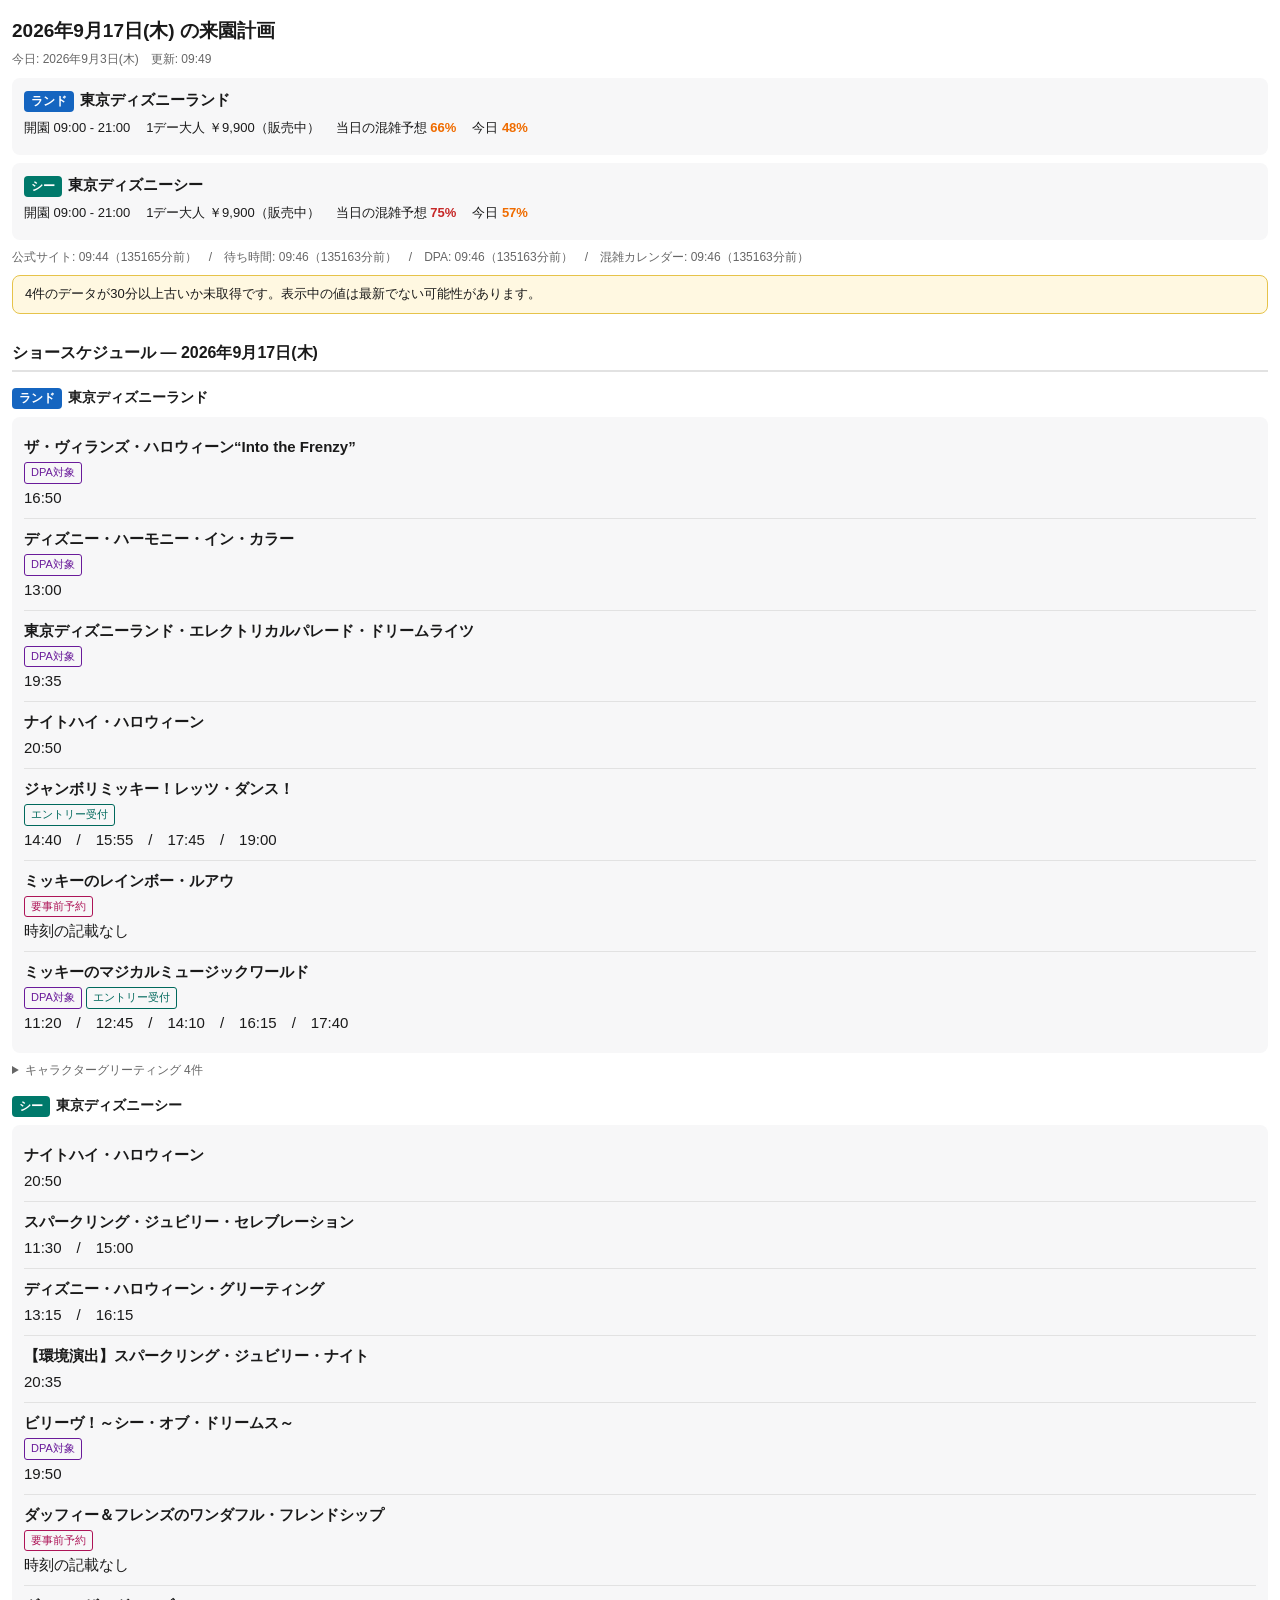
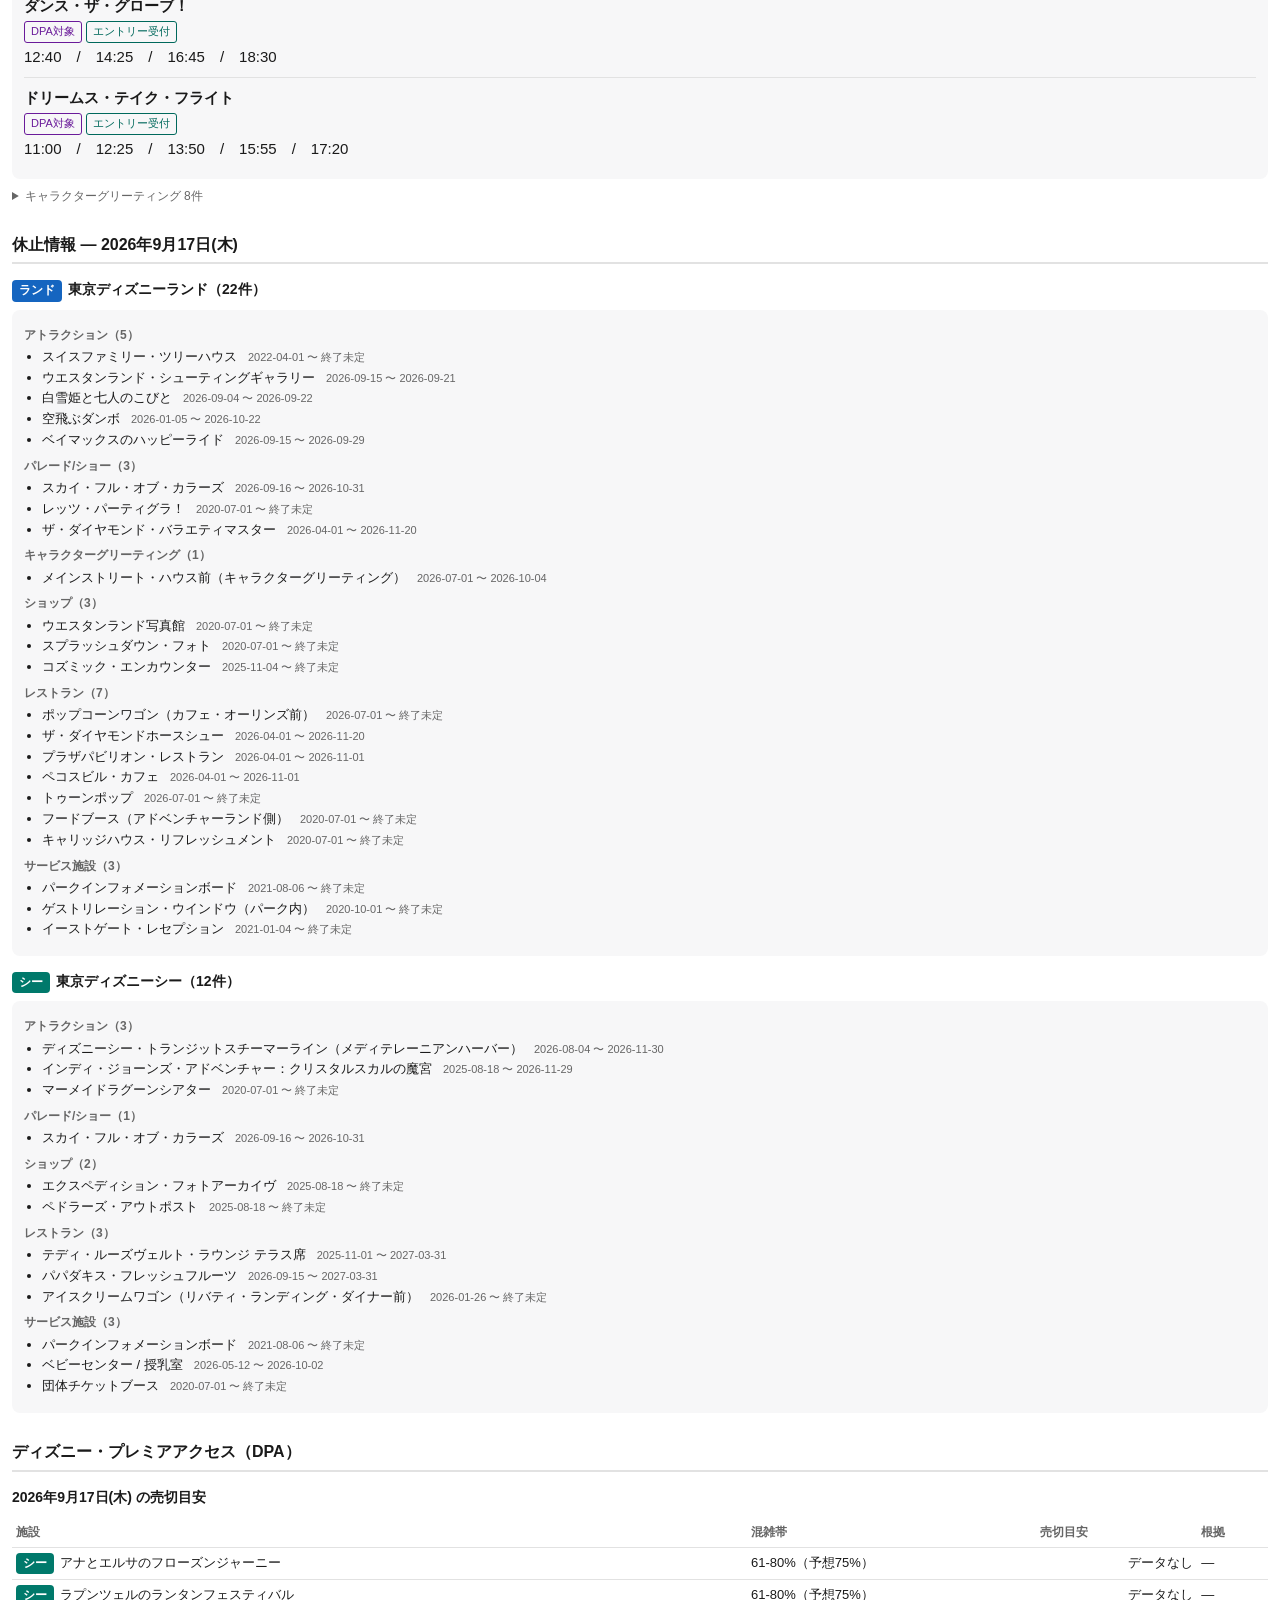
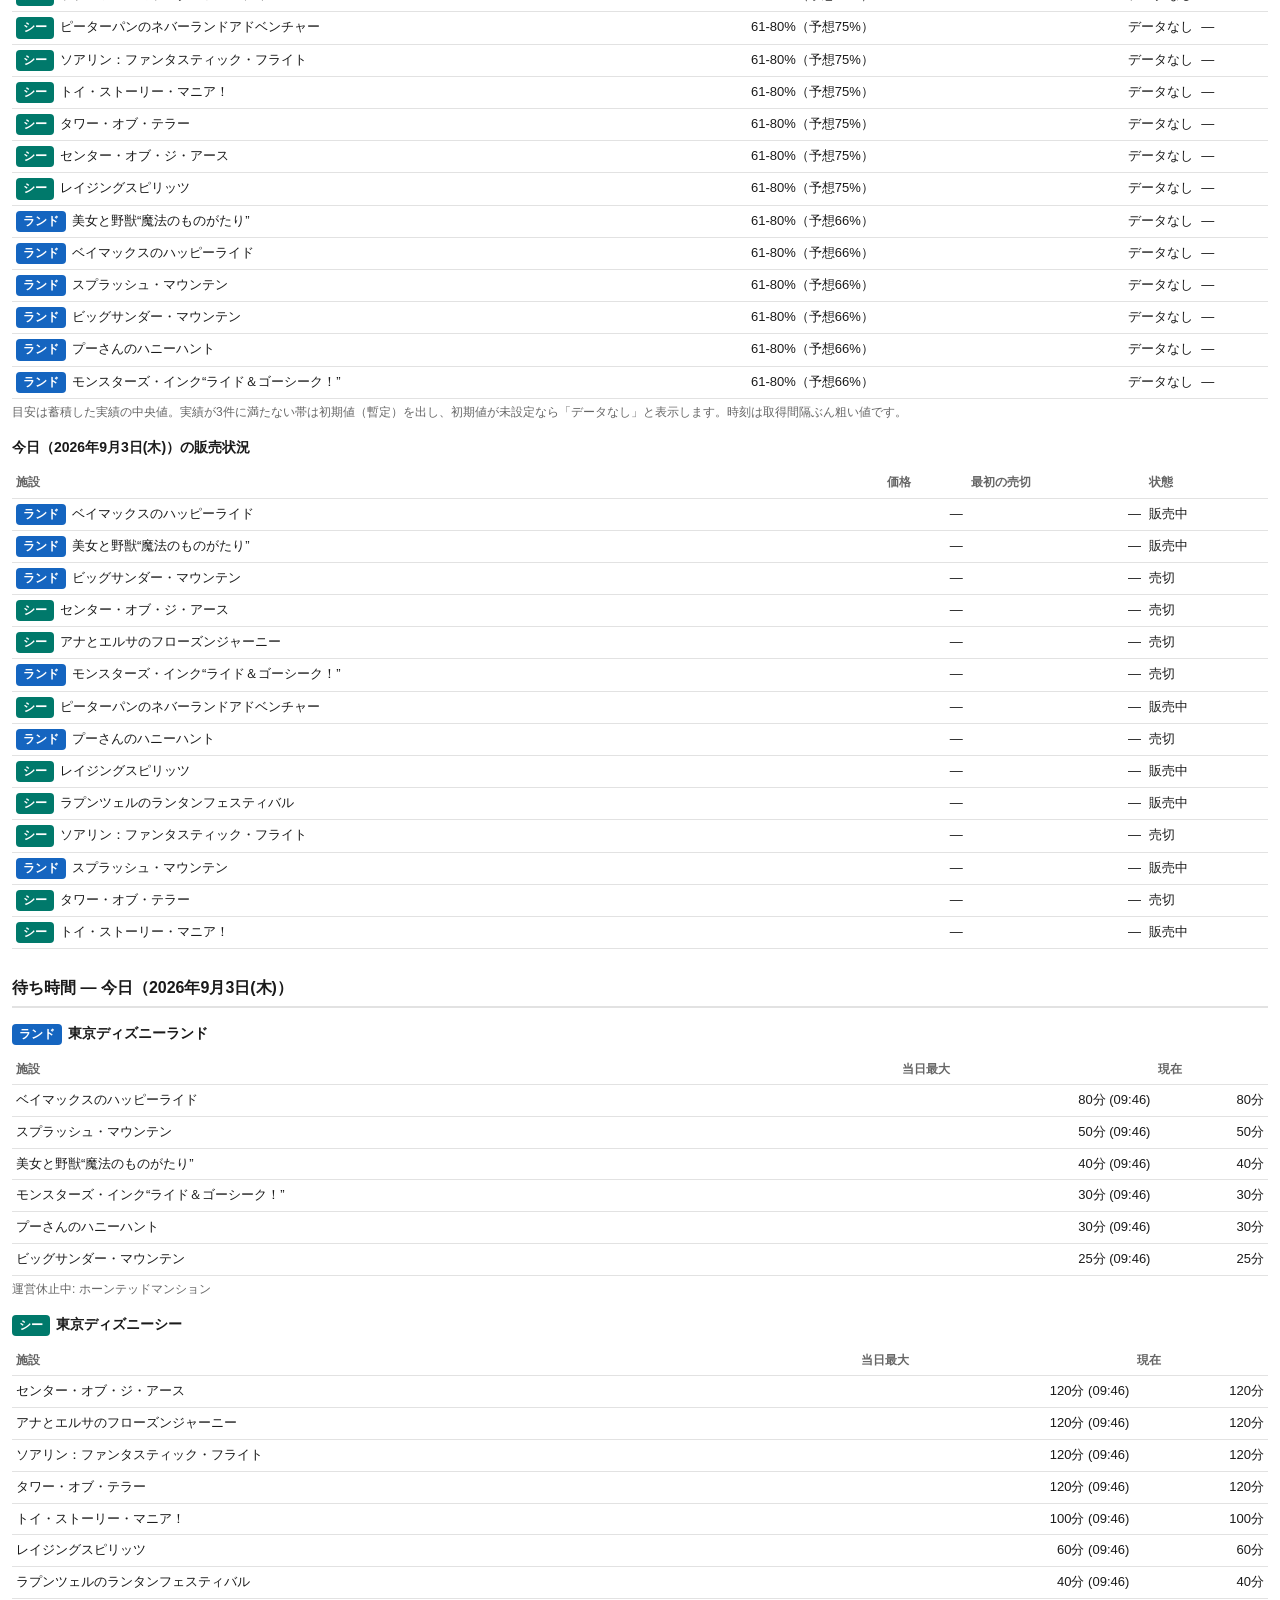
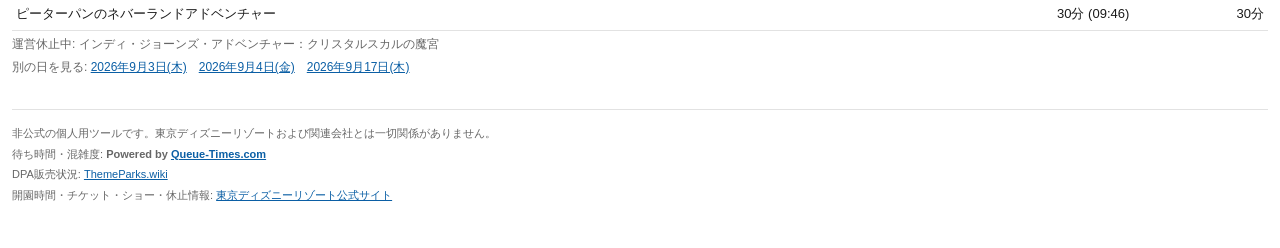
==== docs/index.html @ f8cf04c4 "feat: TDR来園計画ダッシュボード（収集・統合・表示・CI） Phase 0 の実測に基づく主な設計判断: - 公式サイトは Akamai 配下で headless を無応答ドロップするため  " ====
<!DOCTYPE html>
<html lang="ja">
<head>
<meta charset="utf-8">
<meta name="viewport" content="width=device-width, initial-scale=1">
<title>TDR 来園計画</title>
<link rel="stylesheet" href="style.css">
</head>
<body>
<div id="app"><p class="loading">読み込み中…</p></div>

<footer>
  <p>非公式の個人用ツールです。東京ディズニーリゾートおよび関連会社とは一切関係がありません。</p>
  <p>待ち時間・混雑度: <strong>Powered by <a href="https://queue-times.com/" target="_blank" rel="noopener">Queue-Times.com</a></strong></p>
  <p>DPA販売状況: <a href="https://api.themeparks.wiki/" target="_blank" rel="noopener">ThemeParks.wiki</a></p>
  <p>開園時間・チケット・ショー・休止情報: <a href="https://www.tokyodisneyresort.jp/" target="_blank" rel="noopener">東京ディズニーリゾート公式サイト</a></p>
</footer>

<script src="app.js"></script>
</body>
</html>
---- docs/style.css ----
:root{
  --fg:#1a1a1a; --sub:#666; --line:#e2e2e2; --bg:#fff; --panel:#f7f7f8;
  --warn-bg:#fff8e1; --warn-line:#e6c34a; --danger:#c62828; --ok:#2e7d32;
  --tdl:#1565c0; --tds:#00796b;
}
*{box-sizing:border-box}
body{margin:0;padding:0 12px 40px;font:15px/1.6 -apple-system,BlinkMacSystemFont,"Hiragino Sans","Noto Sans JP",sans-serif;color:var(--fg);background:var(--bg);-webkit-text-size-adjust:100%}
h1{font-size:19px;margin:16px 0 4px}
h2{font-size:16px;margin:26px 0 8px;padding-bottom:5px;border-bottom:2px solid var(--line)}
h3{font-size:14px;margin:14px 0 6px}
p{margin:4px 0}
a{color:#0b5fa5}
.loading{padding:40px 0;text-align:center;color:var(--sub)}
.muted{color:var(--sub);font-size:12px}
.panel{background:var(--panel);border-radius:8px;padding:10px 12px;margin:8px 0}
.warn{background:var(--warn-bg);border:1px solid var(--warn-line);border-radius:8px;padding:8px 12px;margin:8px 0;font-size:13px}
.err{background:#fdecea;border:1px solid #e5a29b;border-radius:8px;padding:8px 12px;margin:8px 0;font-size:13px}

.parkTag{display:inline-block;color:#fff;border-radius:4px;padding:1px 7px;font-size:12px;font-weight:700;margin-right:6px}
.parkTag.tdl{background:var(--tdl)} .parkTag.tds{background:var(--tds)}

.kv{display:flex;flex-wrap:wrap;gap:4px 16px;margin:6px 0}
.kv div{font-size:13px}
.kv b{font-size:15px}

.crowd{font-weight:700}
.crowd.lo{color:var(--ok)} .crowd.mid{color:#ef6c00} .crowd.hi{color:var(--danger)}

.item{border-bottom:1px solid var(--line);padding:8px 0}
.item:last-child{border-bottom:none}
.item .name{font-weight:600}
.item .times{font-variant-numeric:tabular-nums;margin-top:2px}
.item .times.changed{color:var(--danger);font-weight:700}
.badge{display:inline-block;font-size:11px;border-radius:3px;padding:1px 6px;margin:2px 4px 0 0;border:1px solid}
.badge.dpa{color:#6a1b9a;border-color:#6a1b9a}
.badge.entry{color:#00695c;border-color:#00695c}
.badge.yoyaku{color:#ad1457;border-color:#ad1457}
.badge.prov{color:#8d6e63;border-color:#8d6e63}

table{width:100%;border-collapse:collapse;font-size:13px;margin-top:4px}
th,td{text-align:left;padding:5px 4px;border-bottom:1px solid var(--line);vertical-align:top}
th{color:var(--sub);font-weight:600;font-size:12px}
td.num{text-align:right;font-variant-numeric:tabular-nums}
.scroll{overflow-x:auto}

.cat{margin:6px 0}
.cat .catName{font-size:12px;color:var(--sub);font-weight:700}
.cat ul{margin:2px 0 0;padding-left:18px}
.cat li{font-size:13px}
.cat li .period{color:var(--sub);font-size:11px}

footer{border-top:1px solid var(--line);margin-top:32px;padding-top:12px;color:var(--sub);font-size:11px}
footer p{margin:3px 0}
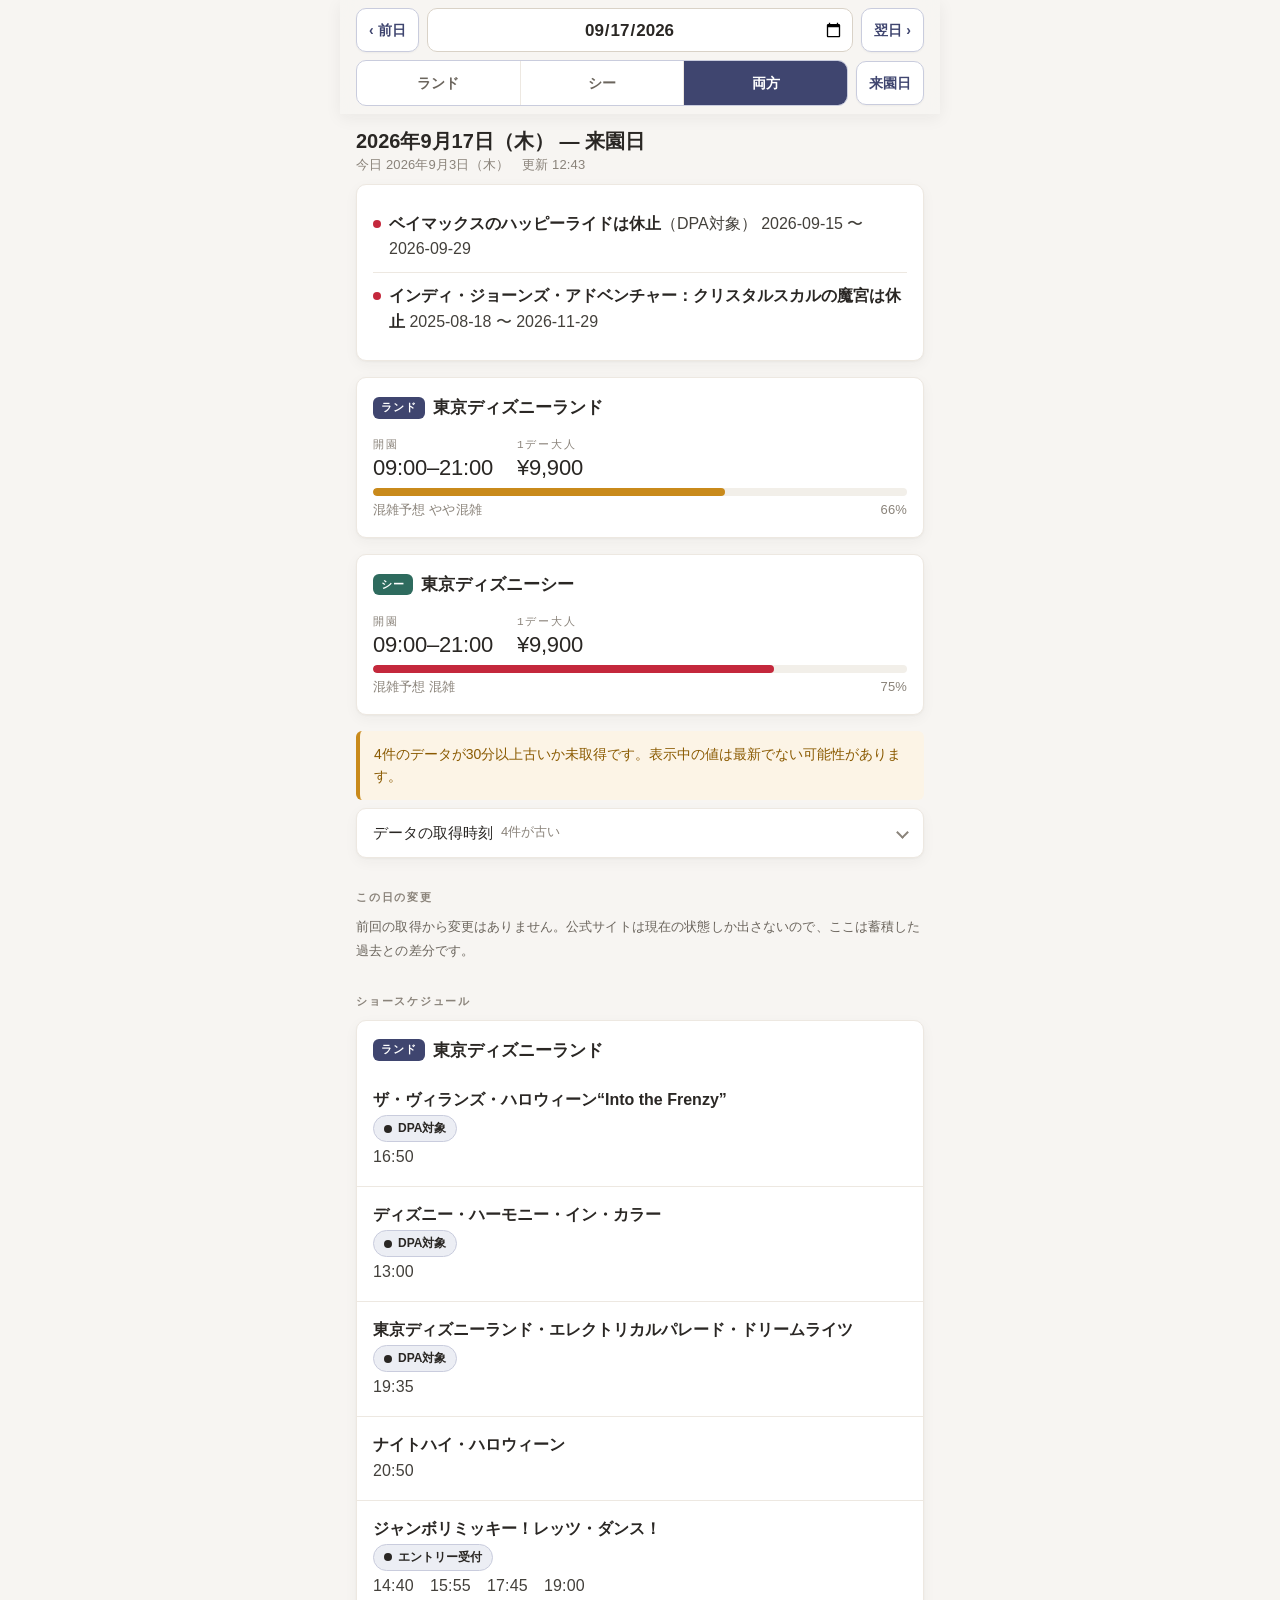
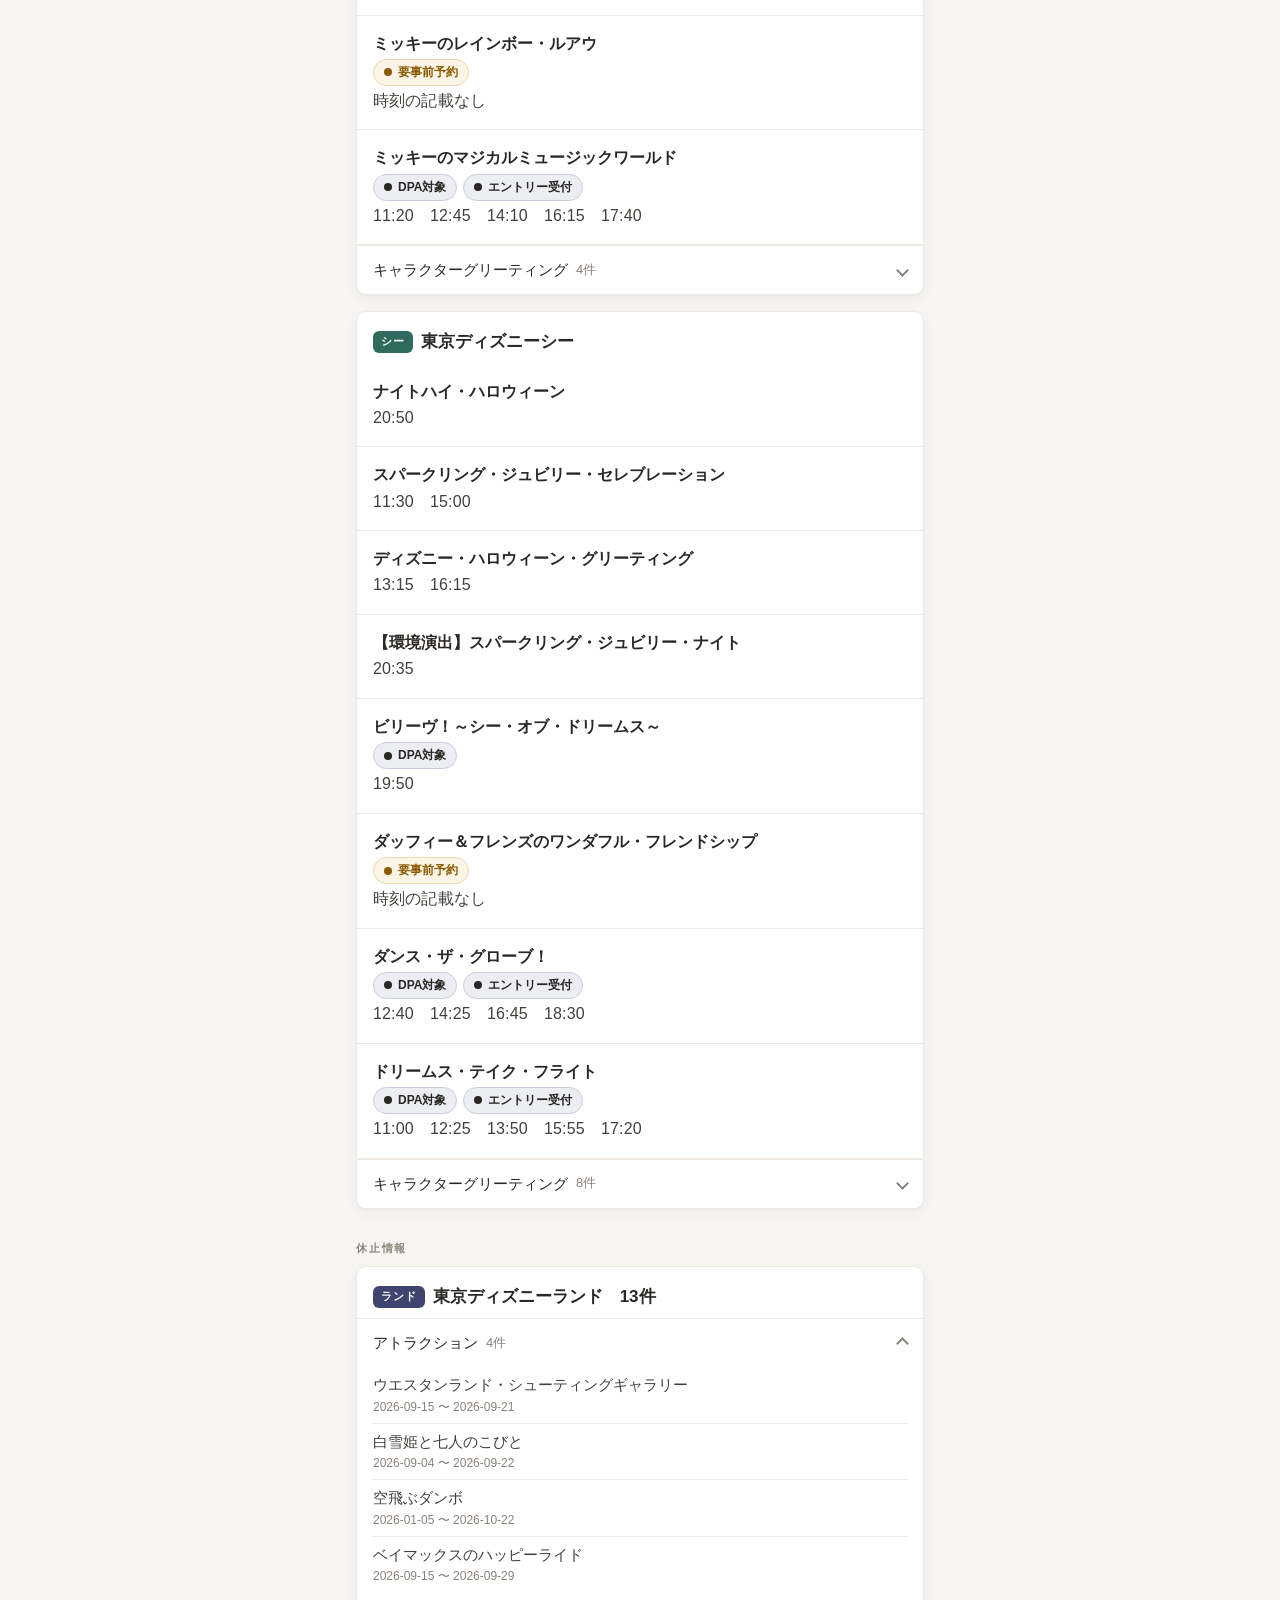
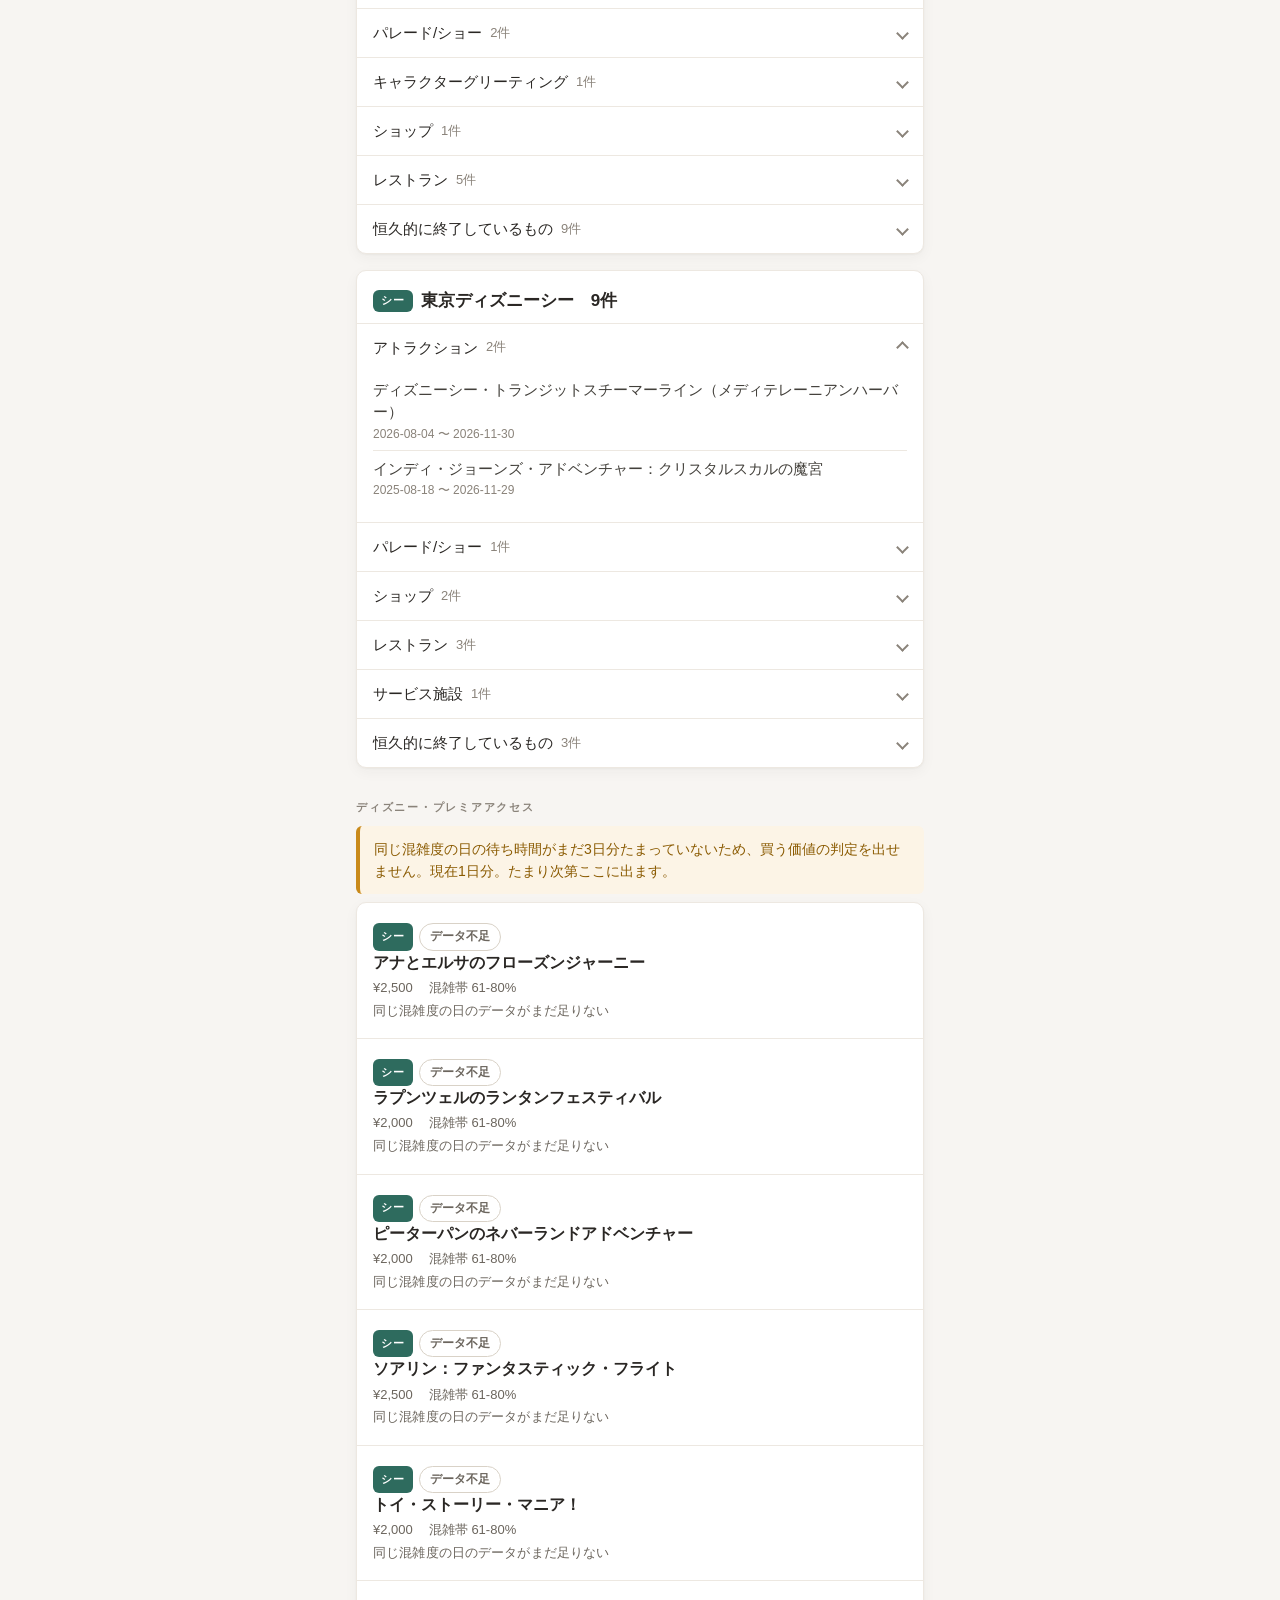
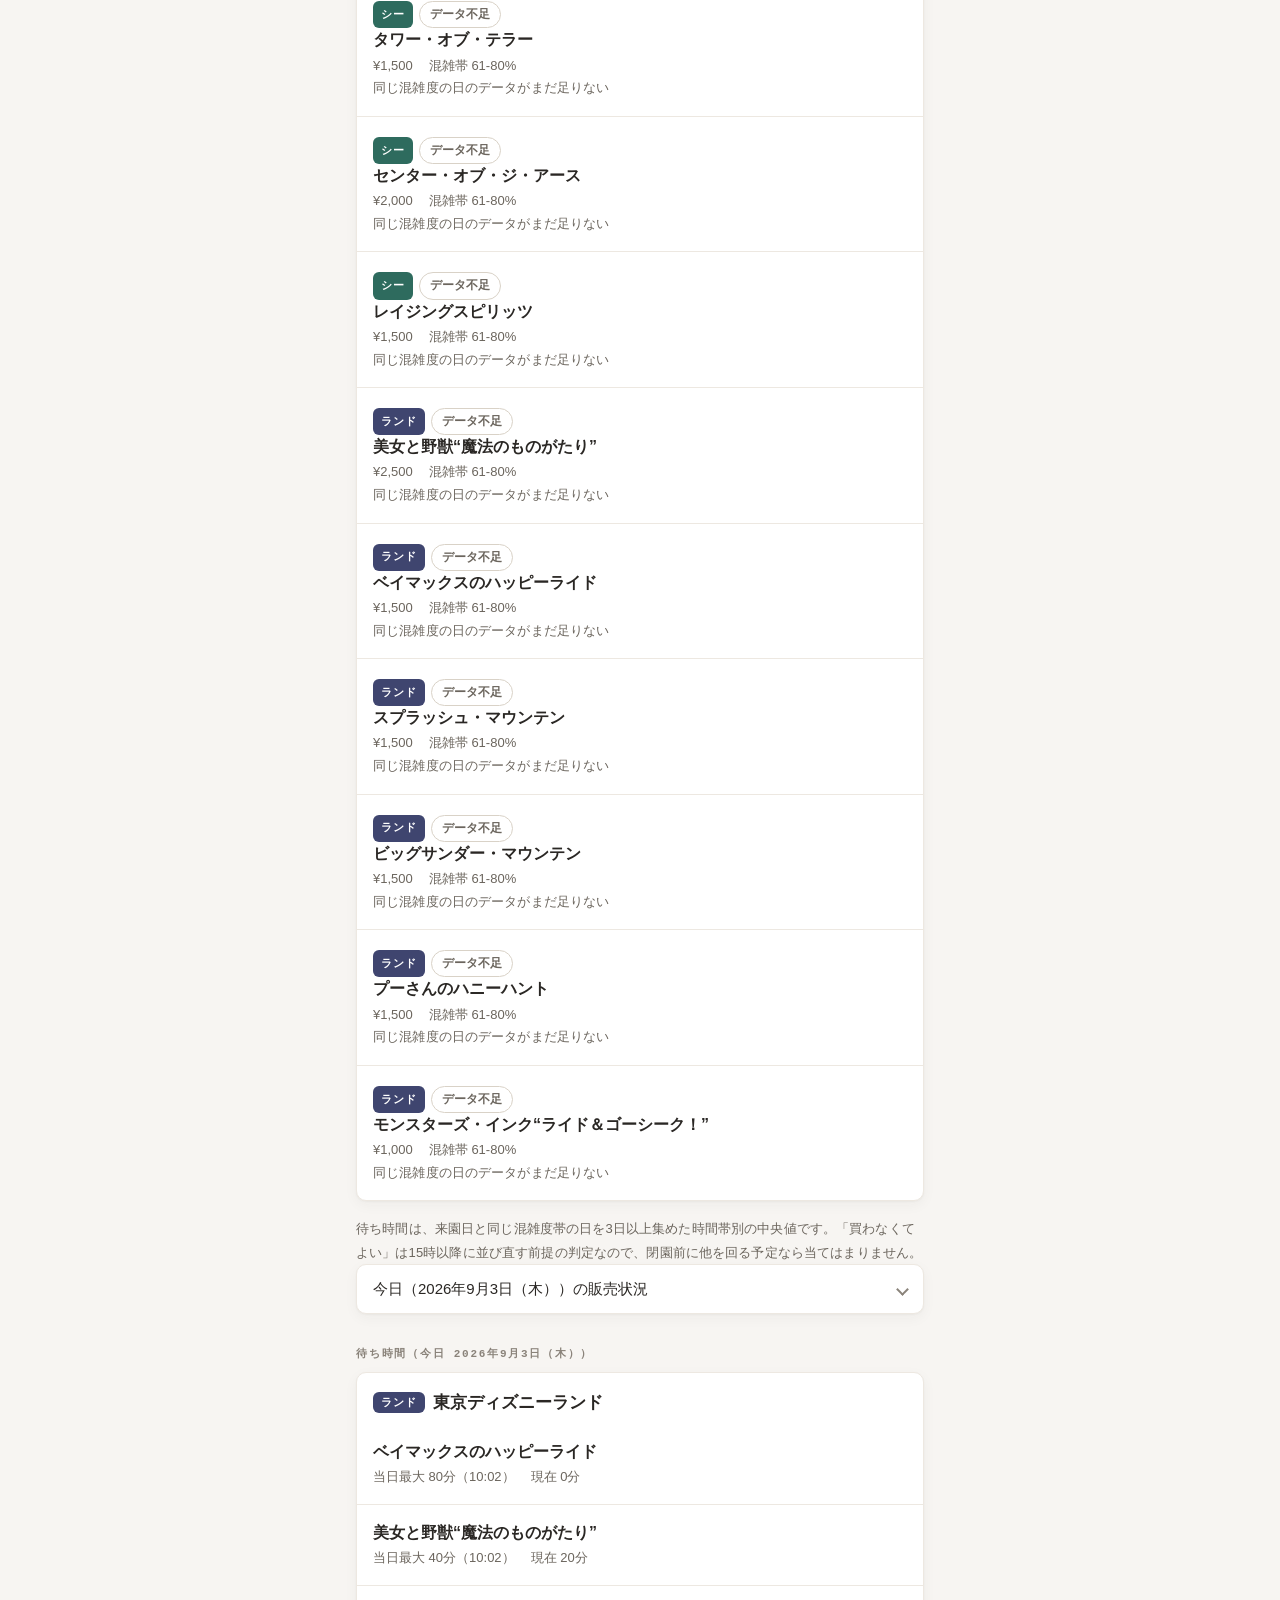
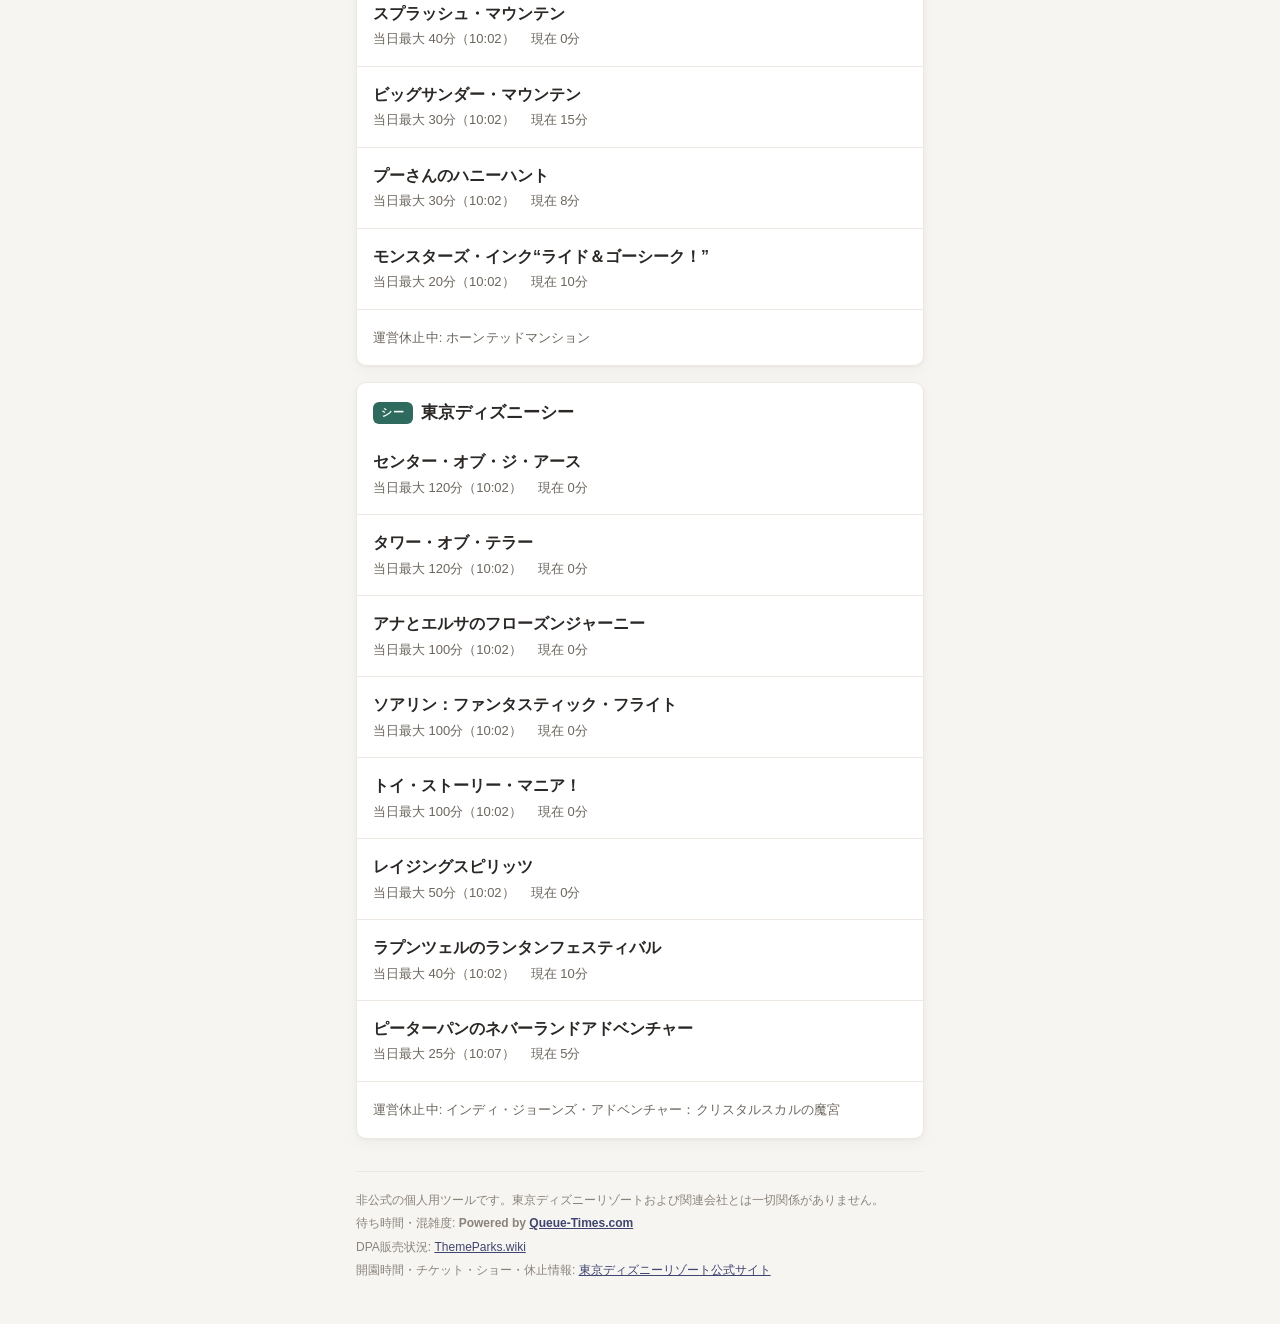
==== commit 42c12935: "feat(ui): 「紙とインク」の系で作り直し、情報に優先順位を付ける これまでは全ての節が同じ見た目（h2＋灰色パネル＋箇条書き）で、来園日の判断に 効く情報と参考情報が同じ重さで並んでいた。結果" ====
--- a/docs/index.html
+++ b/docs/index.html
@@ -2,12 +2,13 @@
 <html lang="ja">
 <head>
 <meta charset="utf-8">
-<meta name="viewport" content="width=device-width, initial-scale=1">
+<meta name="viewport" content="width=device-width, initial-scale=1, viewport-fit=cover">
+<meta name="theme-color" content="#F7F5F2">
 <title>TDR 来園計画</title>
 <link rel="stylesheet" href="style.css">
 </head>
 <body>
-<div id="app"><p class="loading">読み込み中…</p></div>
+<main id="app"><p class="loading">読み込み中…</p></main>
 
 <footer>
   <p>非公式の個人用ツールです。東京ディズニーリゾートおよび関連会社とは一切関係がありません。</p>
--- a/docs/style.css
+++ b/docs/style.css
@@ -1,53 +1,173 @@
+/* 紙とインク — common/design-md/highdef-tool.md の系
+   温度のある白の上に、カードが薄く浮く。毎日・片手・屋外で見る道具として組む。 */
+
 :root{
-  --fg:#1a1a1a; --sub:#666; --line:#e2e2e2; --bg:#fff; --panel:#f7f7f8;
-  --warn-bg:#fff8e1; --warn-line:#e6c34a; --danger:#c62828; --ok:#2e7d32;
-  --tdl:#1565c0; --tds:#00796b;
+  /* Primary */
+  --primary:#3F456F; --primary-weak:#ECEEF4; --primary-line:#C9CCDD;
+  --park-tdl:#3F456F; --park-tds:#2E6B5E;
+
+  /* Neutral — 無彩色にせず暖色側へ寄せる */
+  --bg:#F7F5F2; --surface:#FFFFFF; --surface-sunken:#FBFAF8; --surface-head:#F2EFE9;
+  --line:#EDE8E1; --line-strong:#D9D2C7;
+  --ink-strong:#2A2724; --ink:#43403B; --ink-sub:#6B655D; --ink-muted:#8A837A;
+  --ink-inverse:#FFFFFF;
+
+  /* Semantic */
+  --success-bg:#EDF3EE; --success-line:#CFE2D4; --success-ink:#256B42; --success-dot:#2E7D4F;
+  --danger-bg:#FBEEF0;  --danger-line:#EFCDD3;  --danger-ink:#A81F31;  --danger-dot:#C4283C;
+  --warning-bg:#FCF4E6; --warning-line:#EBD7AE; --warning-ink:#8A5A00; --warning-dot:#C98A1B;
+  --info-bg:#ECEEF4;    --info-line:#C9CCDD;    --info-ink:#2A2724;    --info-dot:#3F456F;
+
+  --font-ui:"Hiragino Sans","Hiragino Kaku Gothic ProN","Noto Sans JP","Yu Gothic Medium",YuGothic,sans-serif;
+  --font-mono:"SFMono-Regular",Consolas,"Liberation Mono",Menlo,monospace;
+
+  --lh-tight:1.15; --lh-ui:1.6; --lh-text:1.8;
+  --sp-1:4px; --sp-2:8px; --sp-3:16px; --sp-4:24px; --sp-5:32px; --sp-6:40px;
+  --radius:10px; --radius-sm:6px; --radius-pill:999px;
+  --shadow-card:0 1px 2px rgba(42,39,36,.04), 0 4px 14px rgba(42,39,36,.045);
+  --shadow-sticky:0 4px 16px rgba(42,39,36,.06);
+  --container:600px; --tap-min:44px;
 }
+
 *{box-sizing:border-box}
-body{margin:0;padding:0 12px 40px;font:15px/1.6 -apple-system,BlinkMacSystemFont,"Hiragino Sans","Noto Sans JP",sans-serif;color:var(--fg);background:var(--bg);-webkit-text-size-adjust:100%}
-h1{font-size:19px;margin:16px 0 4px}
-h2{font-size:16px;margin:26px 0 8px;padding-bottom:5px;border-bottom:2px solid var(--line)}
-h3{font-size:14px;margin:14px 0 6px}
-p{margin:4px 0}
-a{color:#0b5fa5}
-.loading{padding:40px 0;text-align:center;color:var(--sub)}
-.muted{color:var(--sub);font-size:12px}
-.panel{background:var(--panel);border-radius:8px;padding:10px 12px;margin:8px 0}
-.warn{background:var(--warn-bg);border:1px solid var(--warn-line);border-radius:8px;padding:8px 12px;margin:8px 0;font-size:13px}
-.err{background:#fdecea;border:1px solid #e5a29b;border-radius:8px;padding:8px 12px;margin:8px 0;font-size:13px}
+html{-webkit-text-size-adjust:100%;scroll-padding-top:124px}  /* 固定操作列の下に見出しが潜らないように */
+body{
+  margin:0; padding:0 var(--sp-3) var(--sp-6);
+  background:var(--bg); color:var(--ink);
+  font:400 17px/var(--lh-ui) var(--font-ui);
+  max-width:var(--container); margin-inline:auto;
+}
+.num,td,th,time,output,.mono{font-variant-numeric:tabular-nums;font-feature-settings:"tnum" 1}
+h1,h2,h3{font-feature-settings:"palt" 1,"kern" 1;color:var(--ink-strong);margin:0}
+h1{font-size:20px;line-height:var(--lh-tight);letter-spacing:0}
+h2{scroll-margin-top:124px;font-size:11px;font-family:var(--font-mono);letter-spacing:.16em;text-transform:uppercase;
+   color:var(--ink-muted);font-weight:600;margin:var(--sp-5) 0 var(--sp-2)}
+h3{font-size:17px;margin:0}
+p{margin:0}
+a{color:var(--primary)}
+ul{margin:0;padding:0;list-style:none}
 
-.parkTag{display:inline-block;color:#fff;border-radius:4px;padding:1px 7px;font-size:12px;font-weight:700;margin-right:6px}
-.parkTag.tdl{background:var(--tdl)} .parkTag.tds{background:var(--tds)}
+.loading{padding:var(--sp-6) 0;text-align:center;color:var(--ink-muted)}
+.note{font-size:13px;letter-spacing:.01em;color:var(--ink-sub);line-height:var(--lh-text)}
+.muted{font-size:13px;letter-spacing:.01em;color:var(--ink-muted)}
 
-.kv{display:flex;flex-wrap:wrap;gap:4px 16px;margin:6px 0}
-.kv div{font-size:13px}
-.kv b{font-size:15px}
+/* ---------- カード ---------- */
+.card{background:var(--surface);border:1px solid var(--line);border-radius:var(--radius);
+  box-shadow:var(--shadow-card);overflow:hidden;margin-bottom:var(--sp-3)}
+.card > .row{padding:var(--sp-3);border-bottom:1px solid var(--line)}
+.card > .row:last-child{border-bottom:none}
+.cardHead{display:flex;align-items:center;gap:var(--sp-2);padding:var(--sp-3) var(--sp-3) var(--sp-2)}
+.cardBody{padding:0 var(--sp-3) var(--sp-3)}
 
-.crowd{font-weight:700}
-.crowd.lo{color:var(--ok)} .crowd.mid{color:#ef6c00} .crowd.hi{color:var(--danger)}
+/* ---------- 操作列（半透明のレイヤーの下をコンテンツが流れる） ---------- */
+.controls{position:sticky;top:0;z-index:10;margin:0 calc(var(--sp-3) * -1);
+  padding:var(--sp-2) var(--sp-3);
+  background:rgba(247,245,242,.78);backdrop-filter:blur(20px) saturate(180%);
+  -webkit-backdrop-filter:blur(20px) saturate(180%);box-shadow:var(--shadow-sticky)}
+.ctlRow{display:flex;gap:var(--sp-2);align-items:center}
+.ctlRow+.ctlRow{margin-top:var(--sp-2)}
+.ctlBtn{flex:0 0 auto;min-height:var(--tap-min);font:600 14px/1 var(--font-ui);
+  padding:0 12px;border:1.5px solid var(--primary-line);background:var(--surface);
+  color:var(--primary);border-radius:var(--radius);cursor:pointer;-webkit-appearance:none;
+  box-shadow:0 1px 2px rgba(42,39,36,.05);transition:transform .12s}
+.ctlBtn:active{transform:scale(.98)}
+.ctlDate{flex:1 1 auto;min-width:0;min-height:var(--tap-min);
+  font:700 17px/1 var(--font-ui);font-variant-numeric:tabular-nums;
+  padding:0 var(--sp-2);border:1.5px solid var(--line-strong);border-radius:var(--radius);
+  background:var(--surface);color:var(--ink-strong);-webkit-appearance:none;text-align:center}
+.seg{gap:0;background:var(--surface);border:1.5px solid var(--primary-line);
+  border-radius:var(--radius);overflow:hidden;flex:1 1 auto}
+.segBtn{flex:1 1 0;min-height:var(--tap-min);font:600 14px/1 var(--font-ui);
+  border:none;background:transparent;color:var(--ink-sub);cursor:pointer;-webkit-appearance:none}
+.segBtn+.segBtn{border-left:1px solid var(--line)}
+.segBtn.on{background:var(--primary);color:var(--ink-inverse);font-weight:700}
 
-.item{border-bottom:1px solid var(--line);padding:8px 0}
+/* ---------- パークタグ ---------- */
+.parkTag{display:inline-flex;align-items:center;flex:0 0 auto;
+  color:var(--ink-inverse);border-radius:var(--radius-sm);padding:2px 8px;
+  font-size:11px;font-weight:700;letter-spacing:.08em}
+.parkTag.tdl{background:var(--park-tdl)} .parkTag.tds{background:var(--park-tds)}
+
+/* ---------- 見出し行 ---------- */
+.dayTitle{margin:var(--sp-3) 0 var(--sp-2)}
+.dayTitle .sub{display:block;margin-top:2px}
+
+/* ---------- パークの概況 ---------- */
+.parkStat{display:flex;flex-wrap:wrap;gap:var(--sp-1) var(--sp-4);margin-top:var(--sp-2)}
+.stat{min-width:0}
+.stat .k{display:block;font-size:11px;font-family:var(--font-mono);letter-spacing:.16em;
+  color:var(--ink-muted);text-transform:uppercase}
+.stat .v{display:block;font-size:22px;font-weight:300;letter-spacing:-.01em;
+  color:var(--ink-strong);line-height:var(--lh-tight);font-variant-numeric:tabular-nums}
+.stat .v small{font-size:13px;font-weight:400;color:var(--ink-sub);margin-left:2px}
+
+.crowdBar{margin-top:var(--sp-2)}
+.crowdBar .track{height:8px;border-radius:var(--radius-pill);background:var(--surface-head);overflow:hidden}
+.crowdBar .fill{height:100%;border-radius:var(--radius-pill)}
+.crowdBar .fill.lo{background:var(--success-dot)}
+.crowdBar .fill.mid{background:var(--warning-dot)}
+.crowdBar .fill.hi{background:var(--danger-dot)}
+.crowdBar .cap{display:flex;justify-content:space-between;margin-top:var(--sp-1)}
+
+/* ---------- バッジ（色だけに意味を持たせない） ---------- */
+.badge{display:inline-flex;align-items:center;gap:6px;padding:3px 10px;
+  border-radius:var(--radius-pill);font-size:12px;font-weight:700;
+  border:1px solid var(--line-strong);color:var(--ink-sub);background:var(--surface)}
+.badge .dot{width:8px;height:8px;border-radius:50%;background:currentColor;flex:0 0 auto}
+.badge.b-info{background:var(--info-bg);border-color:var(--info-line);color:var(--info-ink)}
+.badge.b-good{background:var(--success-bg);border-color:var(--success-line);color:var(--success-ink)}
+.badge.b-warn{background:var(--warning-bg);border-color:var(--warning-line);color:var(--warning-ink)}
+.badge.b-bad{background:var(--danger-bg);border-color:var(--danger-line);color:var(--danger-ink)}
+.badgeRow{display:flex;flex-wrap:wrap;gap:6px;margin-top:var(--sp-1)}
+
+/* ---------- アラート ---------- */
+.alert{padding:12px 14px;border-left:4px solid var(--line-strong);background:var(--surface-sunken);
+  border-radius:var(--radius-sm);font-size:14px;line-height:var(--lh-ui);margin-bottom:var(--sp-2)}
+.alert.warn{background:var(--warning-bg);border-left-color:var(--warning-dot);color:var(--warning-ink)}
+.alert.bad{background:var(--danger-bg);border-left-color:var(--danger-dot);color:var(--danger-ink)}
+.alert.info{background:var(--info-bg);border-left-color:var(--info-dot);color:var(--info-ink)}
+
+/* ---------- 要点 ---------- */
+.keyList li{display:flex;gap:var(--sp-2);padding:10px 0;border-bottom:1px solid var(--line);
+  align-items:flex-start;font-size:16px}
+.keyList li:last-child{border-bottom:none}
+.keyList .mark{flex:0 0 auto;width:8px;height:8px;border-radius:50%;margin-top:9px}
+.keyList .mark.bad{background:var(--danger-dot)}
+.keyList .mark.warn{background:var(--warning-dot)}
+.keyList .mark.good{background:var(--success-dot)}
+.keyList .mark.info{background:var(--info-dot)}
+.keyList b{color:var(--ink-strong)}
+
+/* ---------- 一覧の行 ---------- */
+.item{padding:var(--sp-3);border-bottom:1px solid var(--line)}
 .item:last-child{border-bottom:none}
-.item .name{font-weight:600}
-.item .times{font-variant-numeric:tabular-nums;margin-top:2px}
-.item .times.changed{color:var(--danger);font-weight:700}
-.badge{display:inline-block;font-size:11px;border-radius:3px;padding:1px 6px;margin:2px 4px 0 0;border:1px solid}
-.badge.dpa{color:#6a1b9a;border-color:#6a1b9a}
-.badge.entry{color:#00695c;border-color:#00695c}
-.badge.yoyaku{color:#ad1457;border-color:#ad1457}
-.badge.prov{color:#8d6e63;border-color:#8d6e63}
+.item .name{font-size:16px;font-weight:700;color:var(--ink-strong);line-height:1.45}
+.times{font-size:16px;font-variant-numeric:tabular-nums;color:var(--ink);margin-top:2px;letter-spacing:.01em}
+.times.changed{color:var(--danger-ink);font-weight:700}
+.metaRow{display:flex;flex-wrap:wrap;gap:2px var(--sp-3);margin-top:var(--sp-1);
+  font-size:13px;color:var(--ink-sub);font-variant-numeric:tabular-nums}
 
-table{width:100%;border-collapse:collapse;font-size:13px;margin-top:4px}
-th,td{text-align:left;padding:5px 4px;border-bottom:1px solid var(--line);vertical-align:top}
-th{color:var(--sub);font-weight:600;font-size:12px}
-td.num{text-align:right;font-variant-numeric:tabular-nums}
-.scroll{overflow-x:auto}
+/* ---------- 折りたたみ ---------- */
+details{border-top:1px solid var(--line)}
+details:first-child{border-top:none}
+summary{list-style:none;cursor:pointer;padding:12px var(--sp-3);min-height:var(--tap-min);
+  display:flex;align-items:center;gap:var(--sp-2);font-size:15px;color:var(--ink-strong)}
+summary::-webkit-details-marker{display:none}
+summary::after{content:"";margin-left:auto;width:7px;height:7px;flex:0 0 auto;
+  border-right:2px solid var(--ink-muted);border-bottom:2px solid var(--ink-muted);
+  transform:rotate(45deg);transition:transform .15s}
+details[open] > summary::after{transform:rotate(-135deg)}
+summary .cnt{color:var(--ink-muted);font-size:13px;font-variant-numeric:tabular-nums}
+.detBody{padding:0 var(--sp-3) var(--sp-3)}
+.detBody li{padding:7px 0;border-bottom:1px solid var(--line);font-size:15px;line-height:1.5}
+.detBody li:last-child{border-bottom:none}
+.period{display:block;font-size:12px;color:var(--ink-muted);font-variant-numeric:tabular-nums;margin-top:1px}
 
-.cat{margin:6px 0}
-.cat .catName{font-size:12px;color:var(--sub);font-weight:700}
-.cat ul{margin:2px 0 0;padding-left:18px}
-.cat li{font-size:13px}
-.cat li .period{color:var(--sub);font-size:11px}
+/* ---------- スパークライン ---------- */
+.spark{display:block;width:100%;height:auto;margin:var(--sp-2) 0 0}
+.sparkLabel{font-size:10px;fill:var(--ink-strong);font-weight:700}
+.sparkAxis{font-size:9px;fill:var(--ink-muted)}
 
-footer{border-top:1px solid var(--line);margin-top:32px;padding-top:12px;color:var(--sub);font-size:11px}
-footer p{margin:3px 0}
+footer{border-top:1px solid var(--line);margin-top:var(--sp-5);padding-top:var(--sp-3);
+  color:var(--ink-muted);font-size:12px;line-height:var(--lh-text)}
+footer p{margin:2px 0}
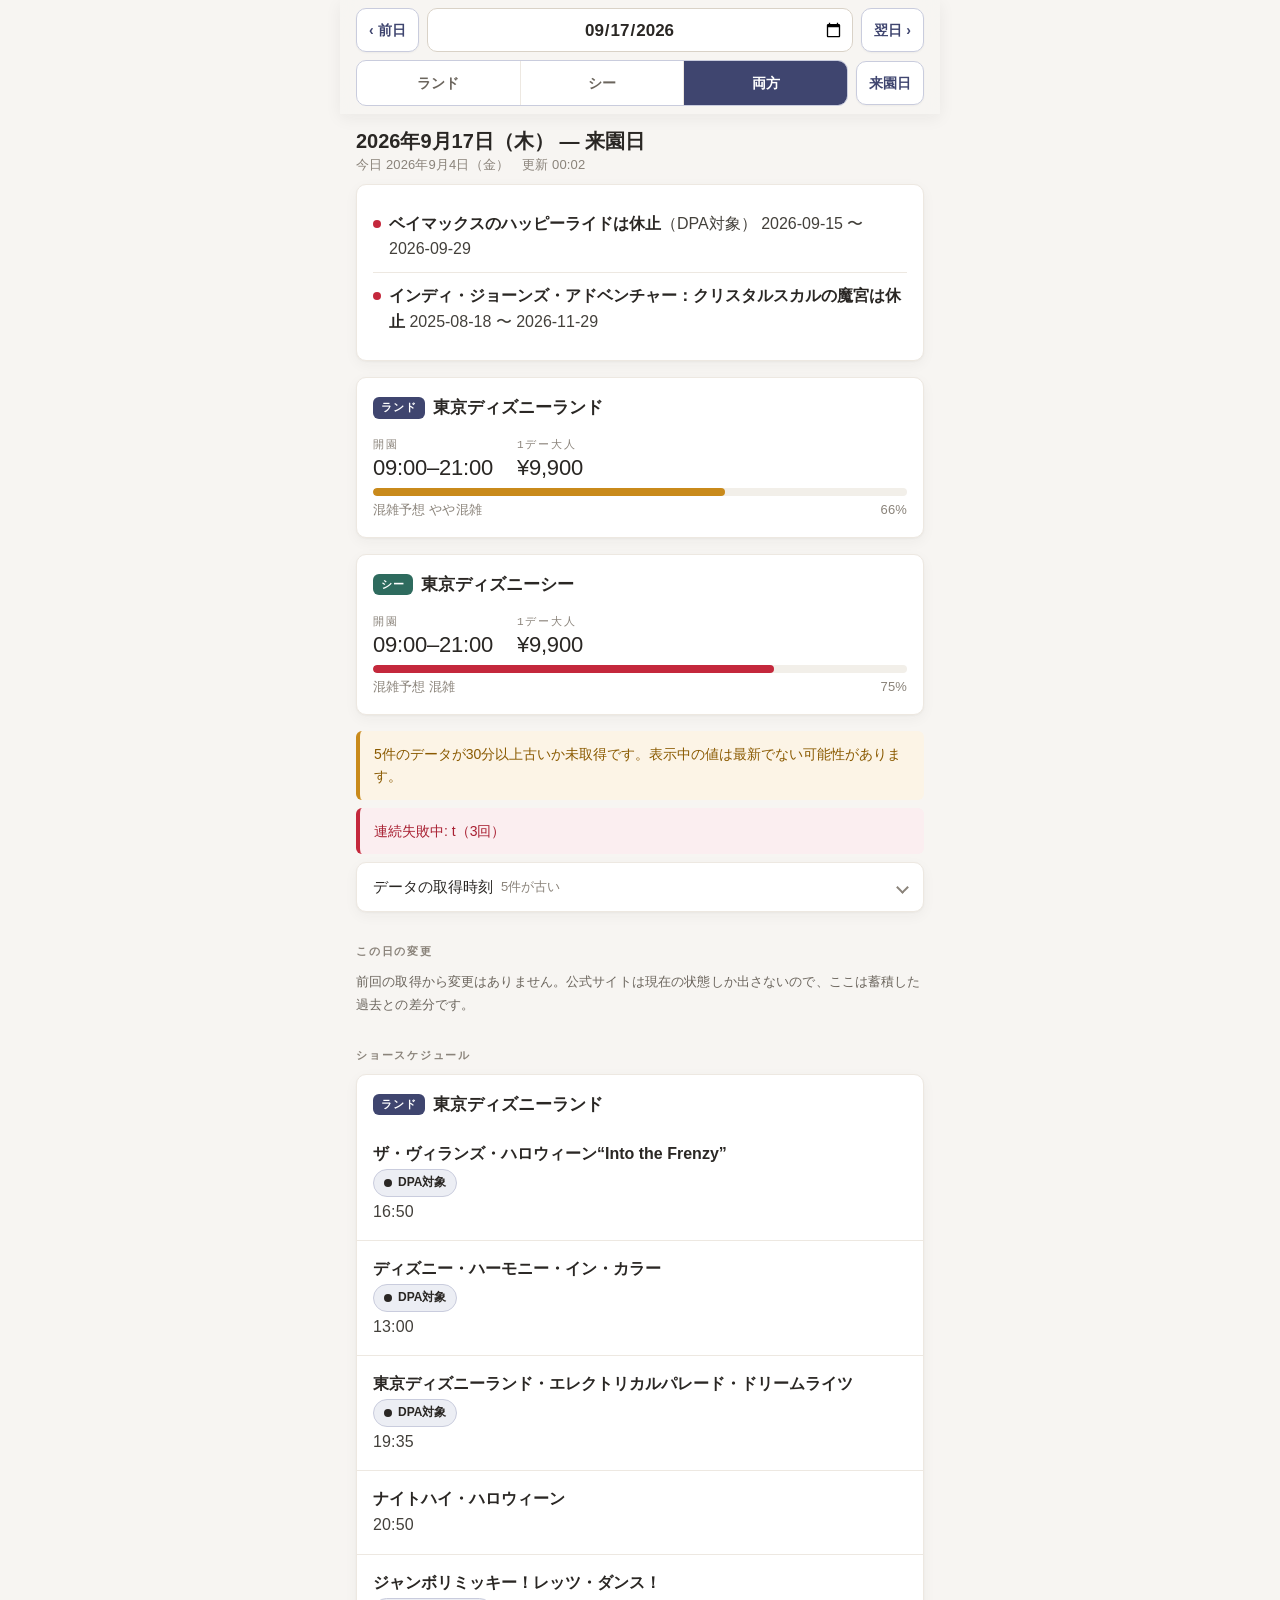
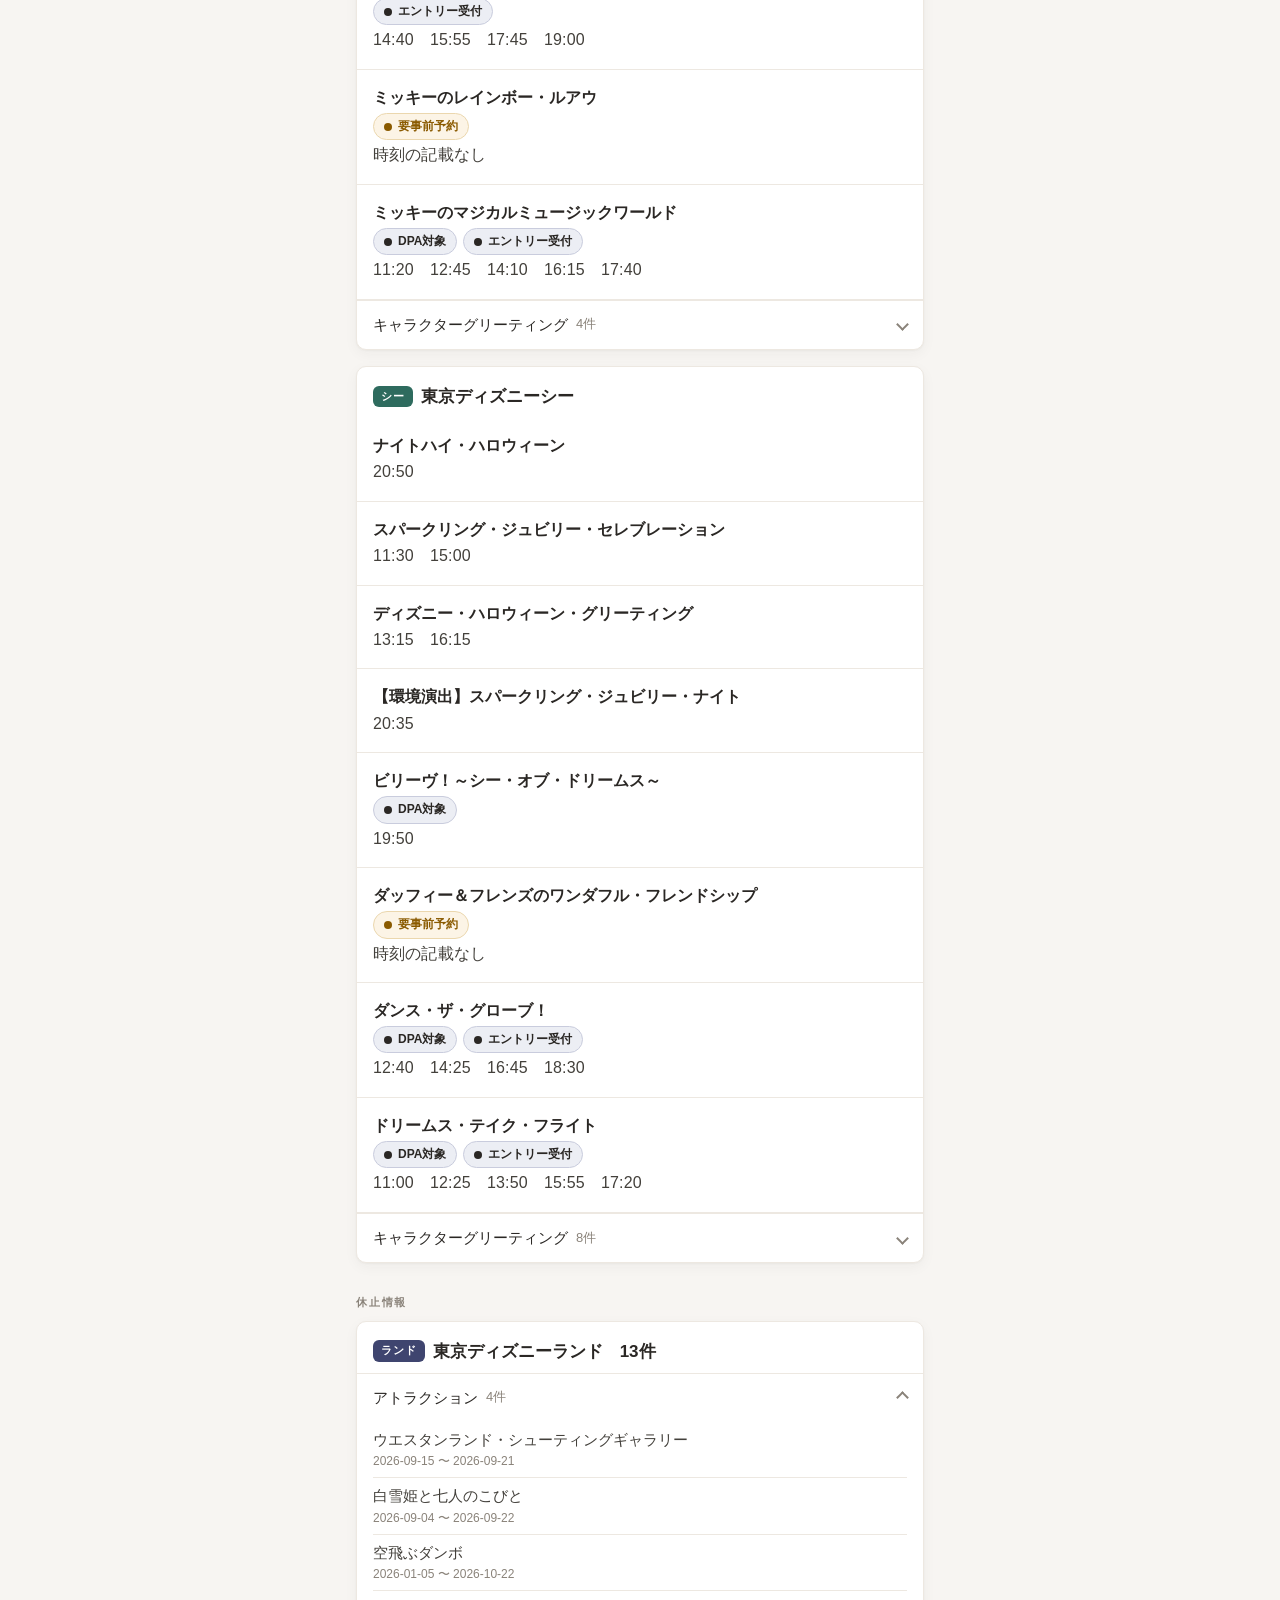
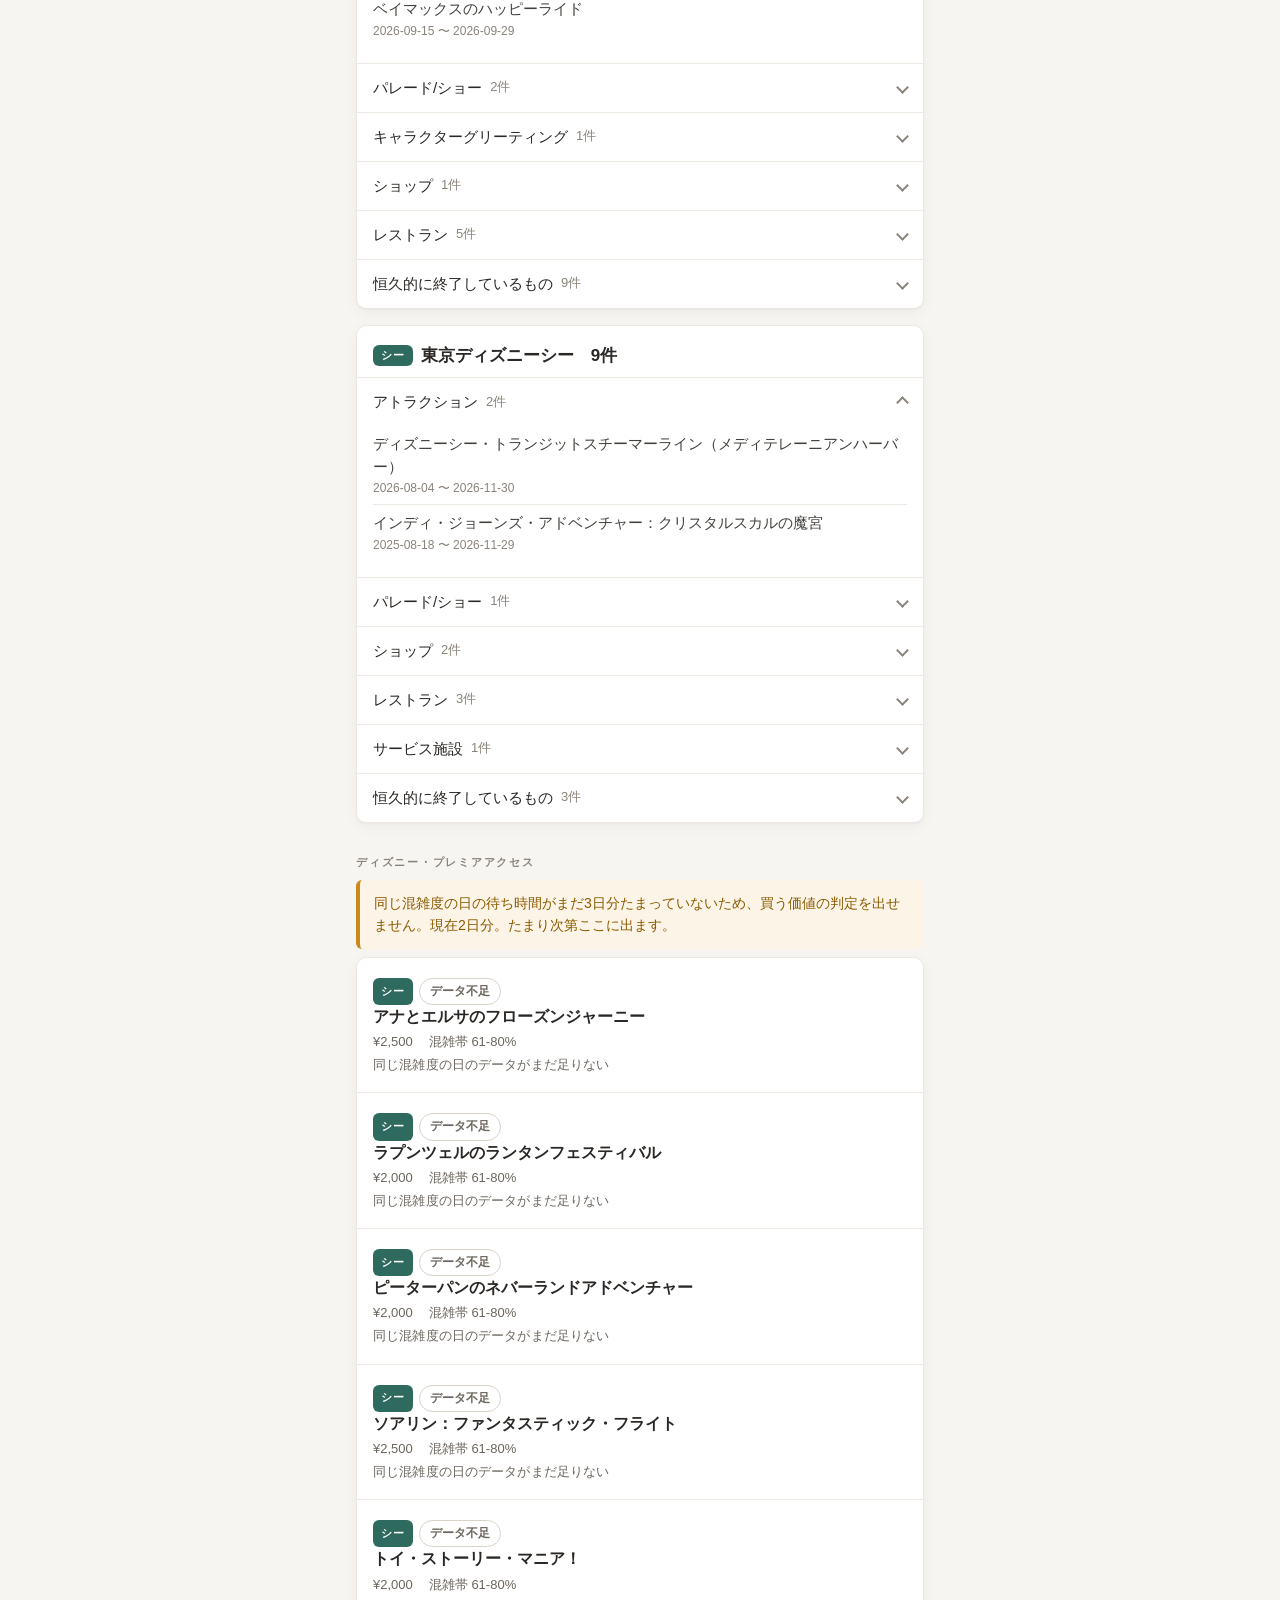
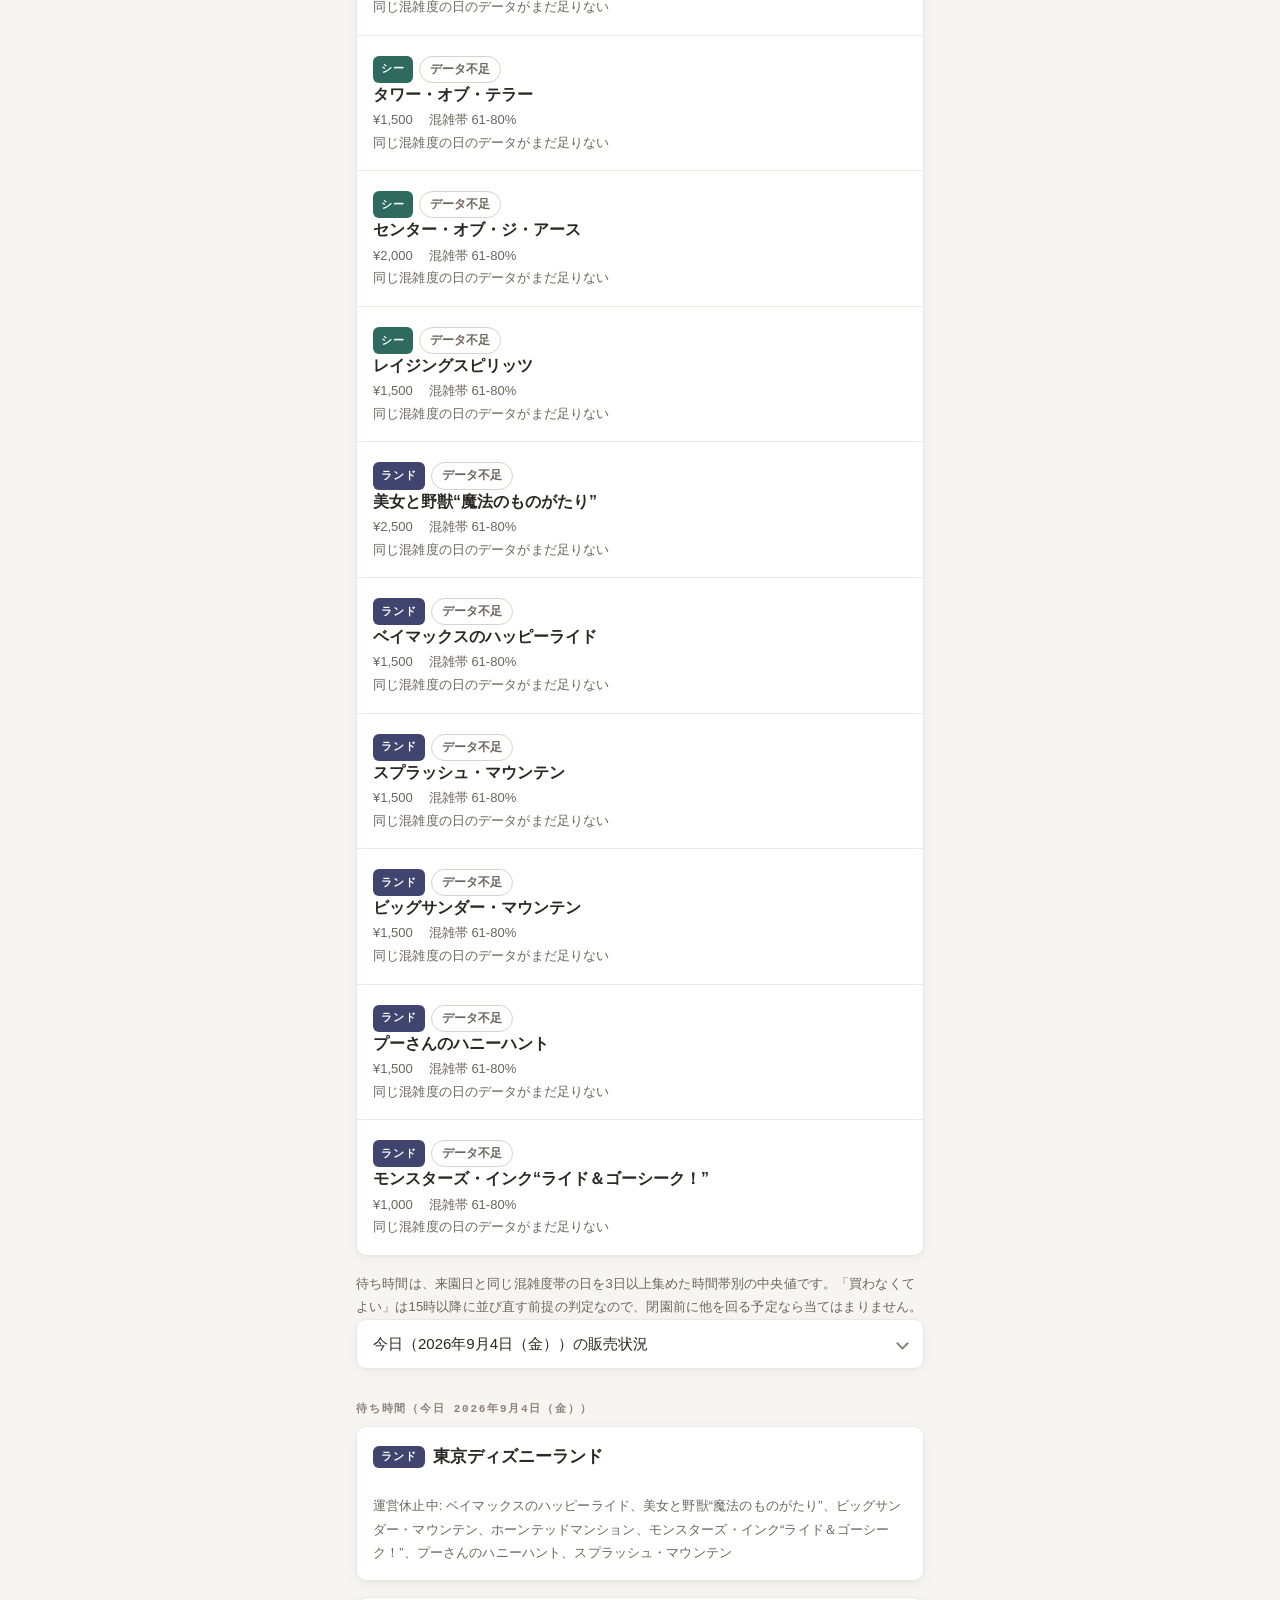
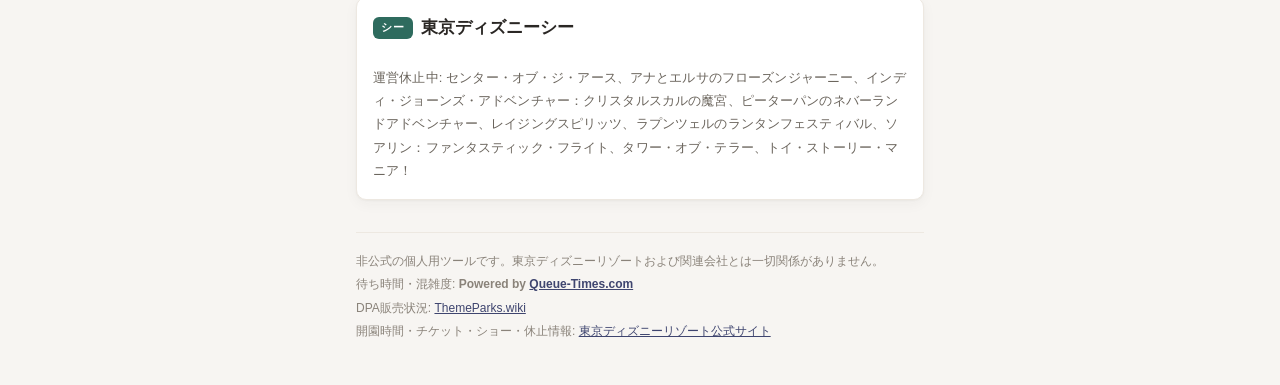
==== commit e3992f31: "fix: 開園直後に待ち時間が1件も出ない問題と、テスト由来の誤報を潰す 1) 待ち時間の行を daily_max（取り込み済み・最大20分遅れ）のキーだけで    組んでいたため、開園直後の「今は動" ====
--- a/docs/index.html
+++ b/docs/index.html
@@ -4,6 +4,7 @@
 <meta charset="utf-8">
 <meta name="viewport" content="width=device-width, initial-scale=1, viewport-fit=cover">
 <meta name="theme-color" content="#F7F5F2">
+<link rel="icon" href="data:image/svg+xml,%3Csvg xmlns='http://www.w3.org/2000/svg' viewBox='0 0 32 32'%3E%3Crect width='32' height='32' rx='7' fill='%231C1A17'/%3E%3Ctext x='16' y='22' font-size='17' font-family='system-ui' text-anchor='middle' fill='%23F7F5F2'%3ET%3C/text%3E%3C/svg%3E">
 <title>TDR 来園計画</title>
 <link rel="stylesheet" href="style.css">
 </head>
